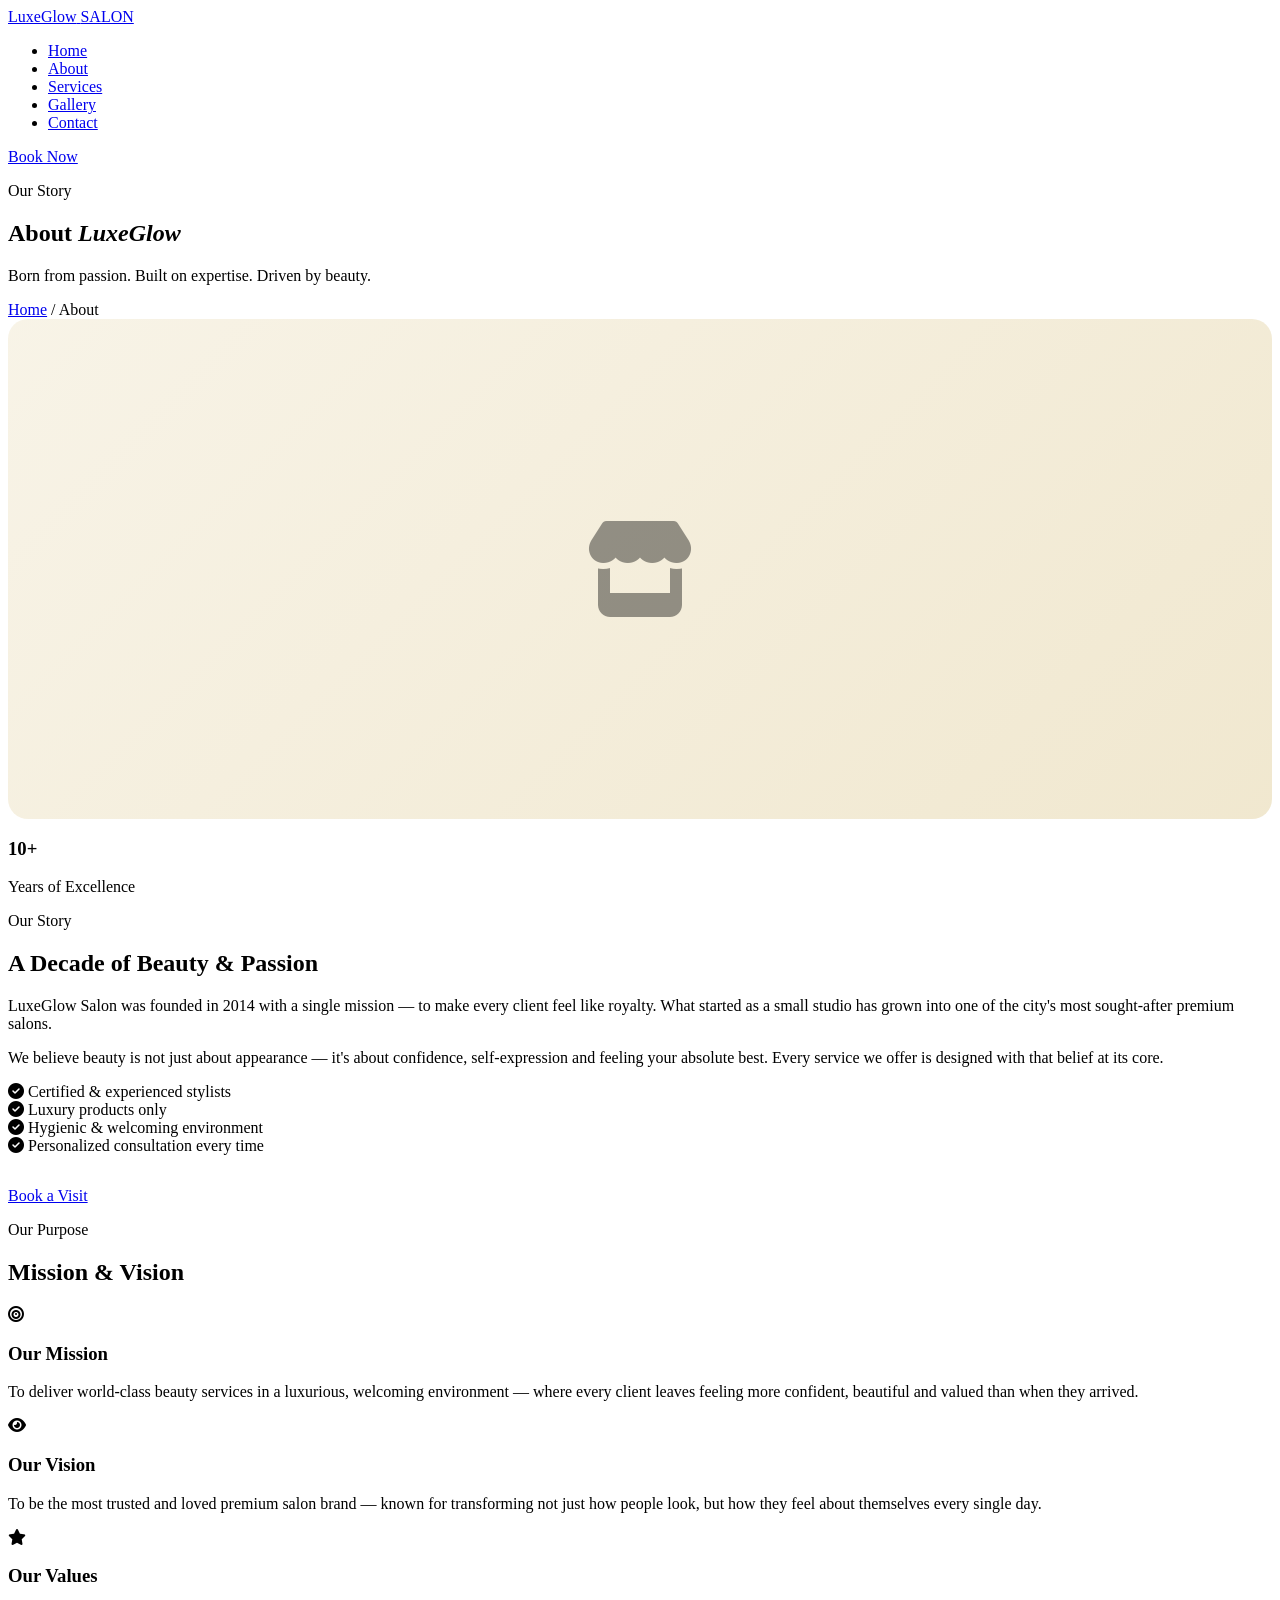
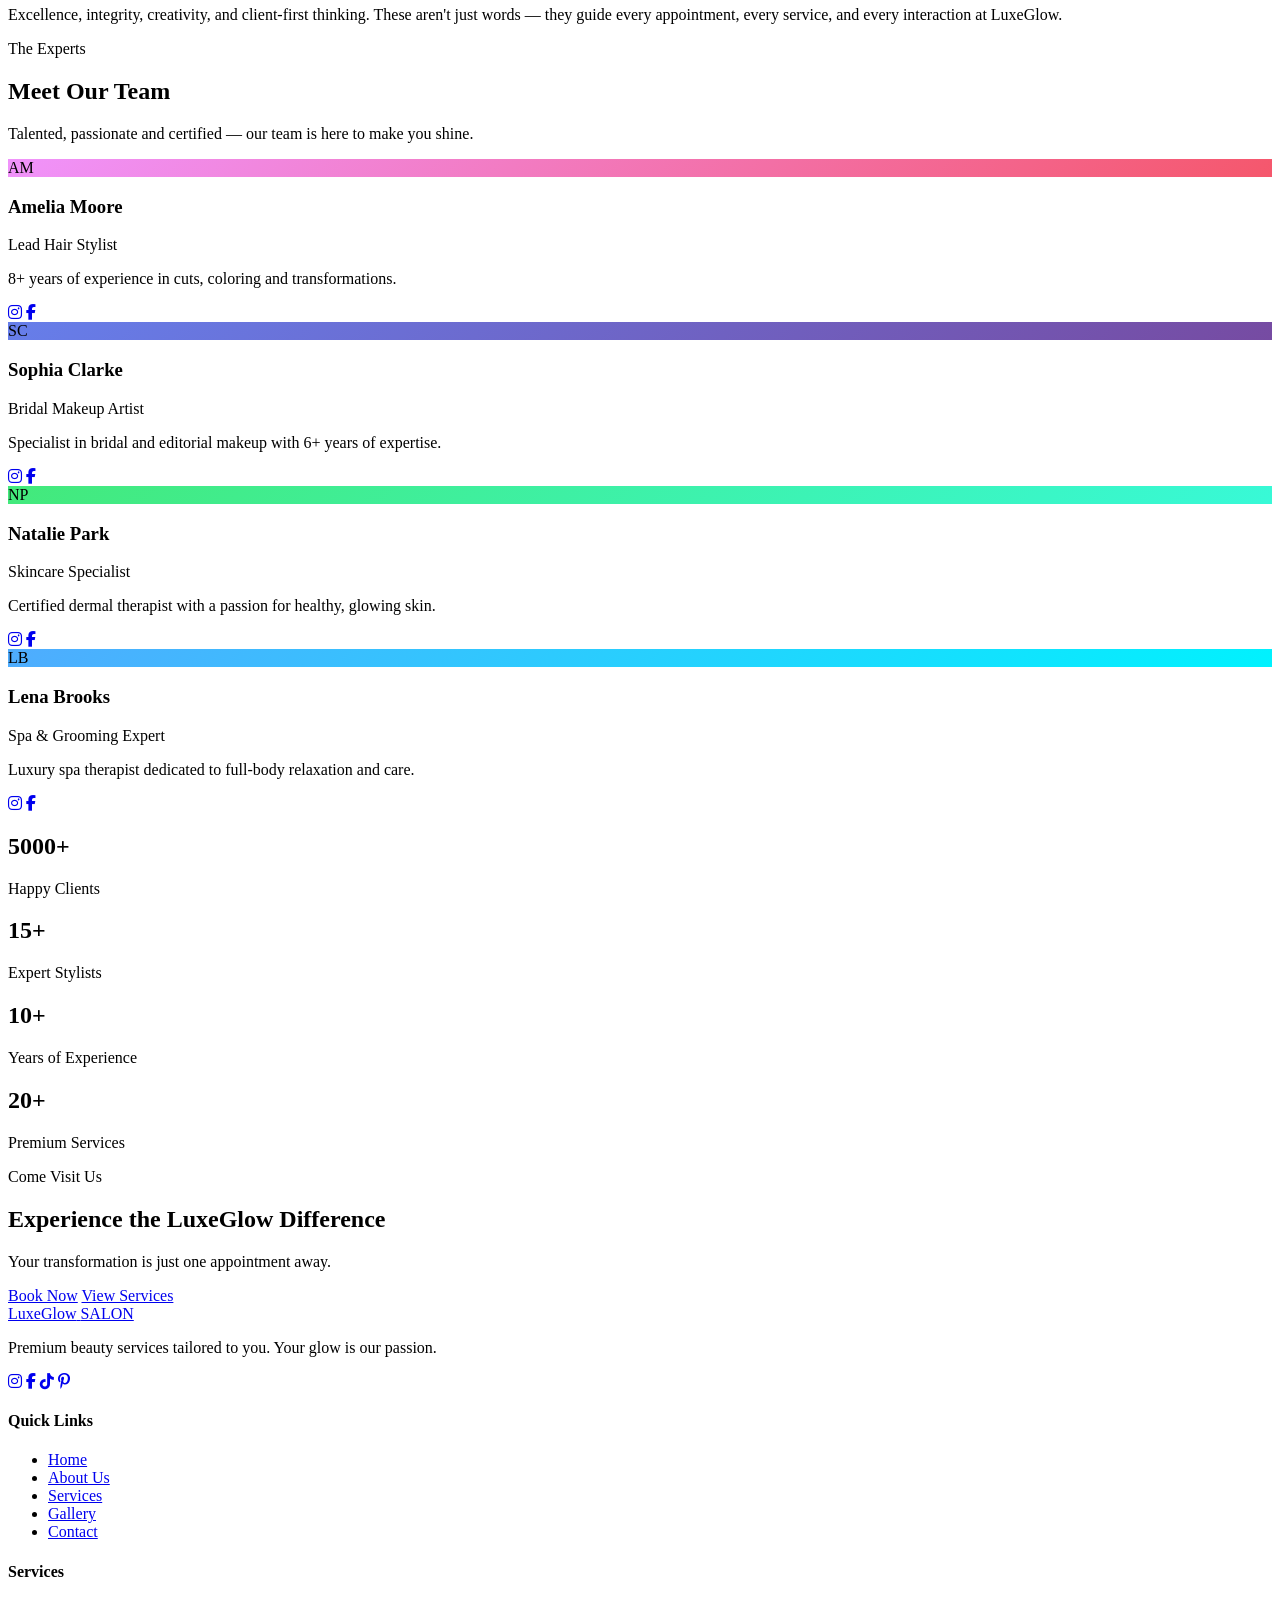
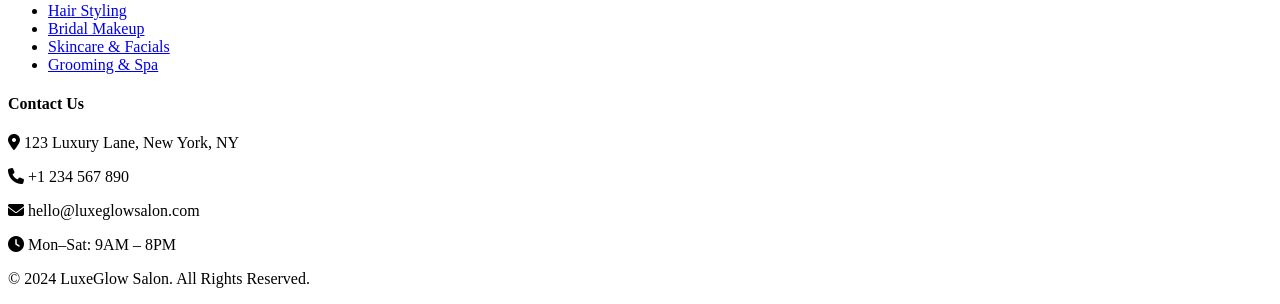
==== about.html @ f03238e2 "Create about.html" ====
<!DOCTYPE html>
<html lang="en">
<head>
    <meta charset="UTF-8">
    <meta name="viewport" content="width=device-width, initial-scale=1.0">
    <title>About Us - LuxeGlow Salon</title>
    <link rel="stylesheet" href="css/style.css">
    <link rel="stylesheet" href="https://cdnjs.cloudflare.com/ajax/libs/font-awesome/6.5.0/css/all.min.css">
    <link href="https://fonts.googleapis.com/css2?family=Playfair+Display:ital,wght@0,400;0,500;0,600;0,700;1,400&family=Poppins:wght@300;400;500;600&display=swap" rel="stylesheet">
</head>
<body>

    <!-- NAVBAR -->
    <nav class="navbar scrolled" id="navbar">
        <div class="nav-container">
            <a href="index.html" class="logo">
                <span class="logo-text dark">LuxeGlow</span>
                <span class="logo-sub">SALON</span>
            </a>
            <ul class="nav-links" id="navLinks">
                <li><a href="index.html">Home</a></li>
                <li><a href="about.html" class="active">About</a></li>
                <li><a href="services.html">Services</a></li>
                <li><a href="gallery.html">Gallery</a></li>
                <li><a href="contact.html">Contact</a></li>
            </ul>
            <a href="contact.html" class="nav-btn">Book Now</a>
            <div class="hamburger" id="hamburger">
                <span class="dark-span"></span>
                <span class="dark-span"></span>
                <span class="dark-span"></span>
            </div>
        </div>
    </nav>

    <!-- PAGE HERO -->
    <section class="page-hero">
        <div class="page-hero-overlay"></div>
        <div class="page-hero-content">
            <p class="section-tag">Our Story</p>
            <h1>About <em>LuxeGlow</em></h1>
            <p>Born from passion. Built on expertise. Driven by beauty.</p>
        </div>
        <div class="breadcrumb">
            <a href="index.html">Home</a>
            <span>/</span>
            <span>About</span>
        </div>
    </section>

    <!-- STORY SECTION -->
    <section class="section">
        <div class="container">
            <div class="two-col">
                <div class="two-col-img">
                    <div class="img-placeholder" style="background: linear-gradient(135deg, #C9A84C22, #C9A84C44); height: 500px; border-radius: 20px; display:flex; align-items:center; justify-content:center;">
                        <i class="fas fa-store" style="font-size: 6rem; color: var(--gold); opacity: 0.4;"></i>
                    </div>
                    <div class="experience-badge">
                        <h3>10+</h3>
                        <p>Years of Excellence</p>
                    </div>
                </div>
                <div class="two-col-text">
                    <p class="section-tag">Our Story</p>
                    <h2 class="section-title">A Decade of Beauty & Passion</h2>
                    <p>LuxeGlow Salon was founded in 2014 with a single mission — to make every client feel like royalty. What started as a small studio has grown into one of the city's most sought-after premium salons.</p>
                    <p style="margin-top: 1rem;">We believe beauty is not just about appearance — it's about confidence, self-expression and feeling your absolute best. Every service we offer is designed with that belief at its core.</p>
                    <div class="about-values">
                        <div class="about-value">
                            <i class="fas fa-check-circle"></i>
                            <span>Certified & experienced stylists</span>
                        </div>
                        <div class="about-value">
                            <i class="fas fa-check-circle"></i>
                            <span>Luxury products only</span>
                        </div>
                        <div class="about-value">
                            <i class="fas fa-check-circle"></i>
                            <span>Hygienic & welcoming environment</span>
                        </div>
                        <div class="about-value">
                            <i class="fas fa-check-circle"></i>
                            <span>Personalized consultation every time</span>
                        </div>
                    </div>
                    <a href="contact.html" class="btn-primary" style="margin-top: 2rem; display: inline-block;">Book a Visit</a>
                </div>
            </div>
        </div>
    </section>

    <!-- MISSION & VISION -->
    <section class="section bg-ivory">
        <div class="container">
            <div class="section-header">
                <p class="section-tag">Our Purpose</p>
                <h2 class="section-title">Mission & Vision</h2>
            </div>
            <div class="mv-grid">
                <div class="mv-card">
                    <div class="mv-icon"><i class="fas fa-bullseye"></i></div>
                    <h3>Our Mission</h3>
                    <p>To deliver world-class beauty services in a luxurious, welcoming environment — where every client leaves feeling more confident, beautiful and valued than when they arrived.</p>
                </div>
                <div class="mv-card">
                    <div class="mv-icon"><i class="fas fa-eye"></i></div>
                    <h3>Our Vision</h3>
                    <p>To be the most trusted and loved premium salon brand — known for transforming not just how people look, but how they feel about themselves every single day.</p>
                </div>
                <div class="mv-card">
                    <div class="mv-icon"><i class="fas fa-star"></i></div>
                    <h3>Our Values</h3>
                    <p>Excellence, integrity, creativity, and client-first thinking. These aren't just words — they guide every appointment, every service, and every interaction at LuxeGlow.</p>
                </div>
            </div>
        </div>
    </section>

    <!-- TEAM SECTION -->
    <section class="section">
        <div class="container">
            <div class="section-header">
                <p class="section-tag">The Experts</p>
                <h2 class="section-title">Meet Our Team</h2>
                <p class="section-desc">Talented, passionate and certified — our team is here to make you shine.</p>
            </div>
            <div class="team-grid">
                <div class="team-card">
                    <div class="team-img" style="background: linear-gradient(135deg, #f093fb, #f5576c);">
                        <span>AM</span>
                    </div>
                    <div class="team-info">
                        <h3>Amelia Moore</h3>
                        <span>Lead Hair Stylist</span>
                        <p>8+ years of experience in cuts, coloring and transformations.</p>
                        <div class="team-social">
                            <a href="#"><i class="fab fa-instagram"></i></a>
                            <a href="#"><i class="fab fa-facebook-f"></i></a>
                        </div>
                    </div>
                </div>
                <div class="team-card">
                    <div class="team-img" style="background: linear-gradient(135deg, #667eea, #764ba2);">
                        <span>SC</span>
                    </div>
                    <div class="team-info">
                        <h3>Sophia Clarke</h3>
                        <span>Bridal Makeup Artist</span>
                        <p>Specialist in bridal and editorial makeup with 6+ years of expertise.</p>
                        <div class="team-social">
                            <a href="#"><i class="fab fa-instagram"></i></a>
                            <a href="#"><i class="fab fa-facebook-f"></i></a>
                        </div>
                    </div>
                </div>
                <div class="team-card">
                    <div class="team-img" style="background: linear-gradient(135deg, #43e97b, #38f9d7);">
                        <span>NP</span>
                    </div>
                    <div class="team-info">
                        <h3>Natalie Park</h3>
                        <span>Skincare Specialist</span>
                        <p>Certified dermal therapist with a passion for healthy, glowing skin.</p>
                        <div class="team-social">
                            <a href="#"><i class="fab fa-instagram"></i></a>
                            <a href="#"><i class="fab fa-facebook-f"></i></a>
                        </div>
                    </div>
                </div>
                <div class="team-card">
                    <div class="team-img" style="background: linear-gradient(135deg, #4facfe, #00f2fe);">
                        <span>LB</span>
                    </div>
                    <div class="team-info">
                        <h3>Lena Brooks</h3>
                        <span>Spa & Grooming Expert</span>
                        <p>Luxury spa therapist dedicated to full-body relaxation and care.</p>
                        <div class="team-social">
                            <a href="#"><i class="fab fa-instagram"></i></a>
                            <a href="#"><i class="fab fa-facebook-f"></i></a>
                        </div>
                    </div>
                </div>
            </div>
        </div>
    </section>

    <!-- STATS -->
    <section class="section bg-dark">
        <div class="container">
            <div class="stats-full-grid">
                <div class="stat-full-item">
                    <h2>5000+</h2>
                    <p>Happy Clients</p>
                </div>
                <div class="stat-full-item">
                    <h2>15+</h2>
                    <p>Expert Stylists</p>
                </div>
                <div class="stat-full-item">
                    <h2>10+</h2>
                    <p>Years of Experience</p>
                </div>
                <div class="stat-full-item">
                    <h2>20+</h2>
                    <p>Premium Services</p>
                </div>
            </div>
        </div>
    </section>

    <!-- CTA -->
    <section class="cta-section">
        <div class="cta-overlay"></div>
        <div class="container">
            <div class="cta-content">
                <p class="section-tag">Come Visit Us</p>
                <h2>Experience the LuxeGlow Difference</h2>
                <p>Your transformation is just one appointment away.</p>
                <div class="cta-btns">
                    <a href="contact.html" class="btn-primary">Book Now</a>
                    <a href="services.html" class="btn-outline-white">View Services</a>
                </div>
            </div>
        </div>
    </section>

    <!-- FOOTER -->
    <footer class="footer">
        <div class="container">
            <div class="footer-grid">
                <div class="footer-brand">
                    <a href="index.html" class="logo">
                        <span class="logo-text">LuxeGlow</span>
                        <span class="logo-sub">SALON</span>
                    </a>
                    <p>Premium beauty services tailored to you. Your glow is our passion.</p>
                    <div class="social-links">
                        <a href="#"><i class="fab fa-instagram"></i></a>
                        <a href="#"><i class="fab fa-facebook-f"></i></a>
                        <a href="#"><i class="fab fa-tiktok"></i></a>
                        <a href="#"><i class="fab fa-pinterest-p"></i></a>
                    </div>
                </div>
                <div class="footer-col">
                    <h4>Quick Links</h4>
                    <ul>
                        <li><a href="index.html">Home</a></li>
                        <li><a href="about.html">About Us</a></li>
                        <li><a href="services.html">Services</a></li>
                        <li><a href="gallery.html">Gallery</a></li>
                        <li><a href="contact.html">Contact</a></li>
                    </ul>
                </div>
                <div class="footer-col">
                    <h4>Services</h4>
                    <ul>
                        <li><a href="services.html">Hair Styling</a></li>
                        <li><a href="services.html">Bridal Makeup</a></li>
                        <li><a href="services.html">Skincare & Facials</a></li>
                        <li><a href="services.html">Grooming & Spa</a></li>
                    </ul>
                </div>
                <div class="footer-col">
                    <h4>Contact Us</h4>
                    <div class="footer-contact">
                        <p><i class="fas fa-map-marker-alt"></i> 123 Luxury Lane, New York, NY</p>
                        <p><i class="fas fa-phone"></i> +1 234 567 890</p>
                        <p><i class="fas fa-envelope"></i> hello@luxeglowsalon.com</p>
                        <p><i class="fas fa-clock"></i> Mon–Sat: 9AM – 8PM</p>
                    </div>
                </div>
            </div>
            <div class="footer-bottom">
                <p>© 2024 LuxeGlow Salon. All Rights Reserved.</p>
            </div>
        </div>
    </footer>

    <script src="js/script.js"></script>
</body>
</html>
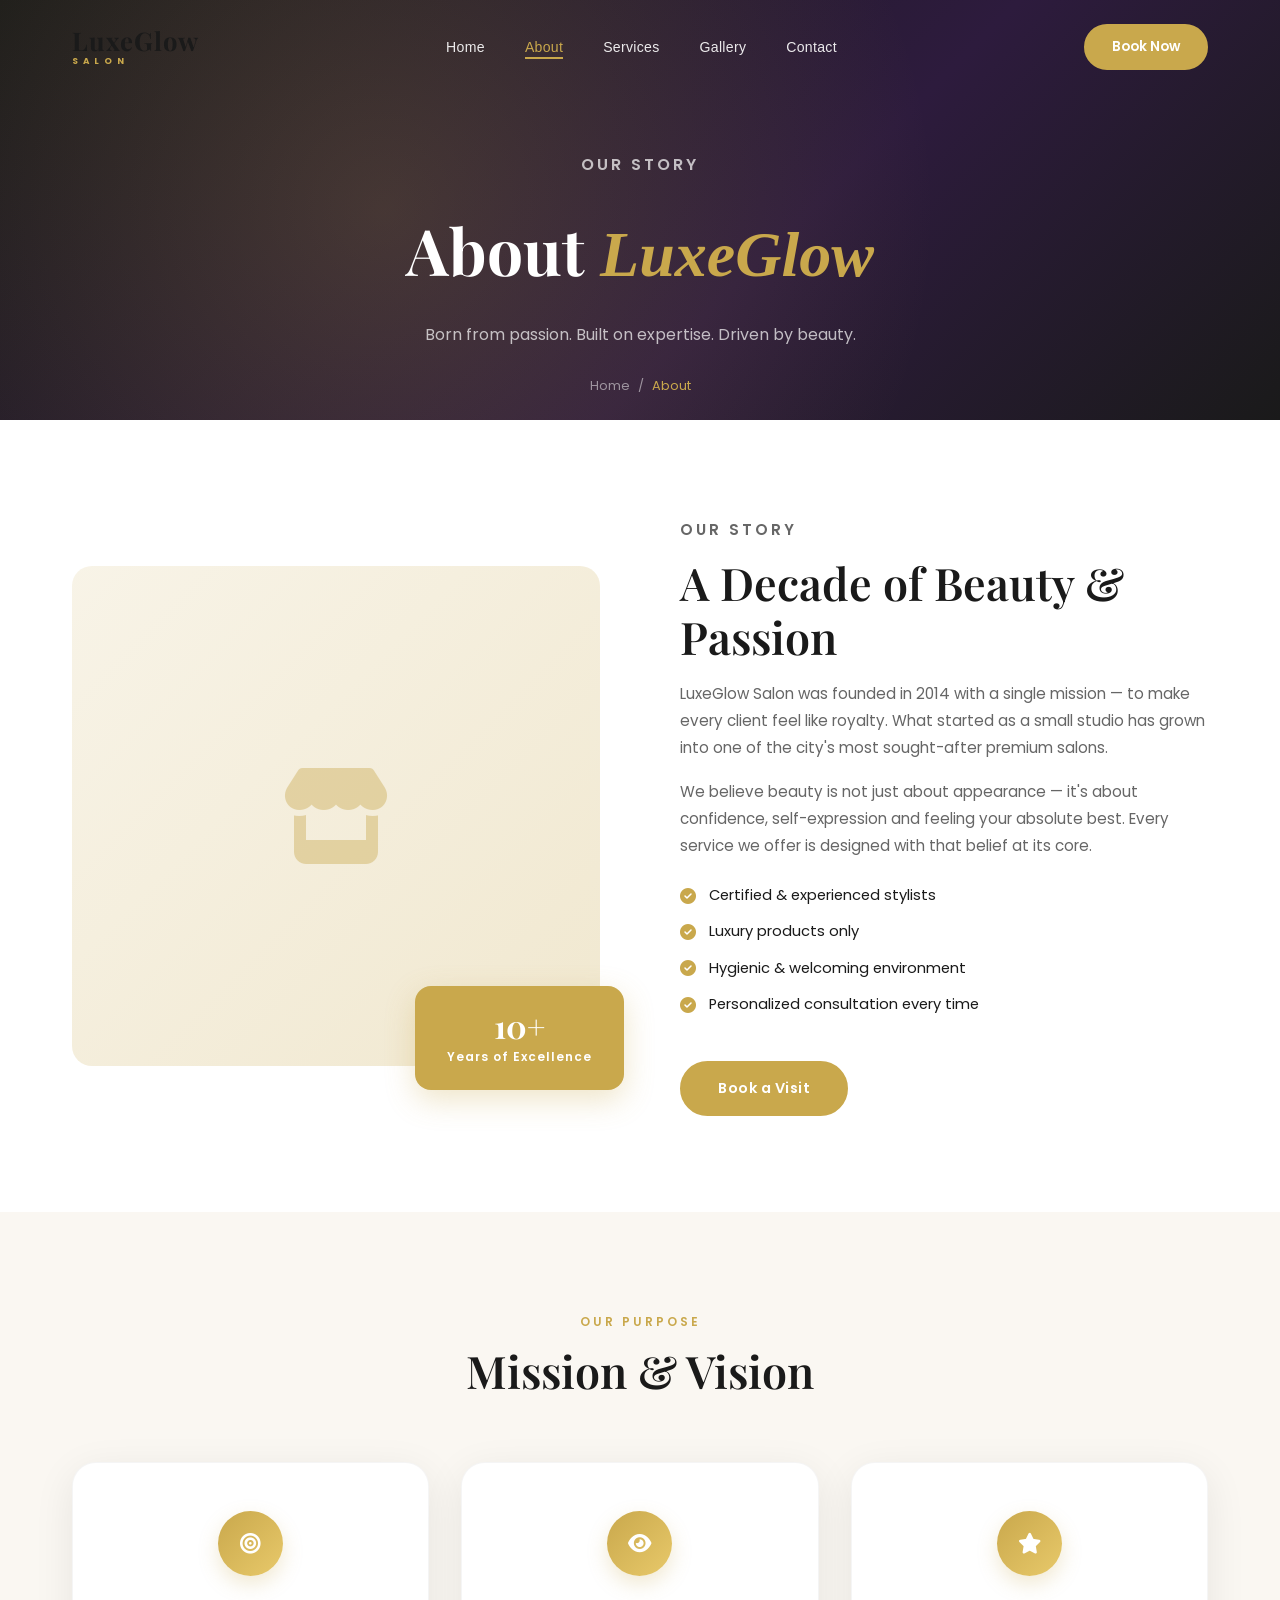
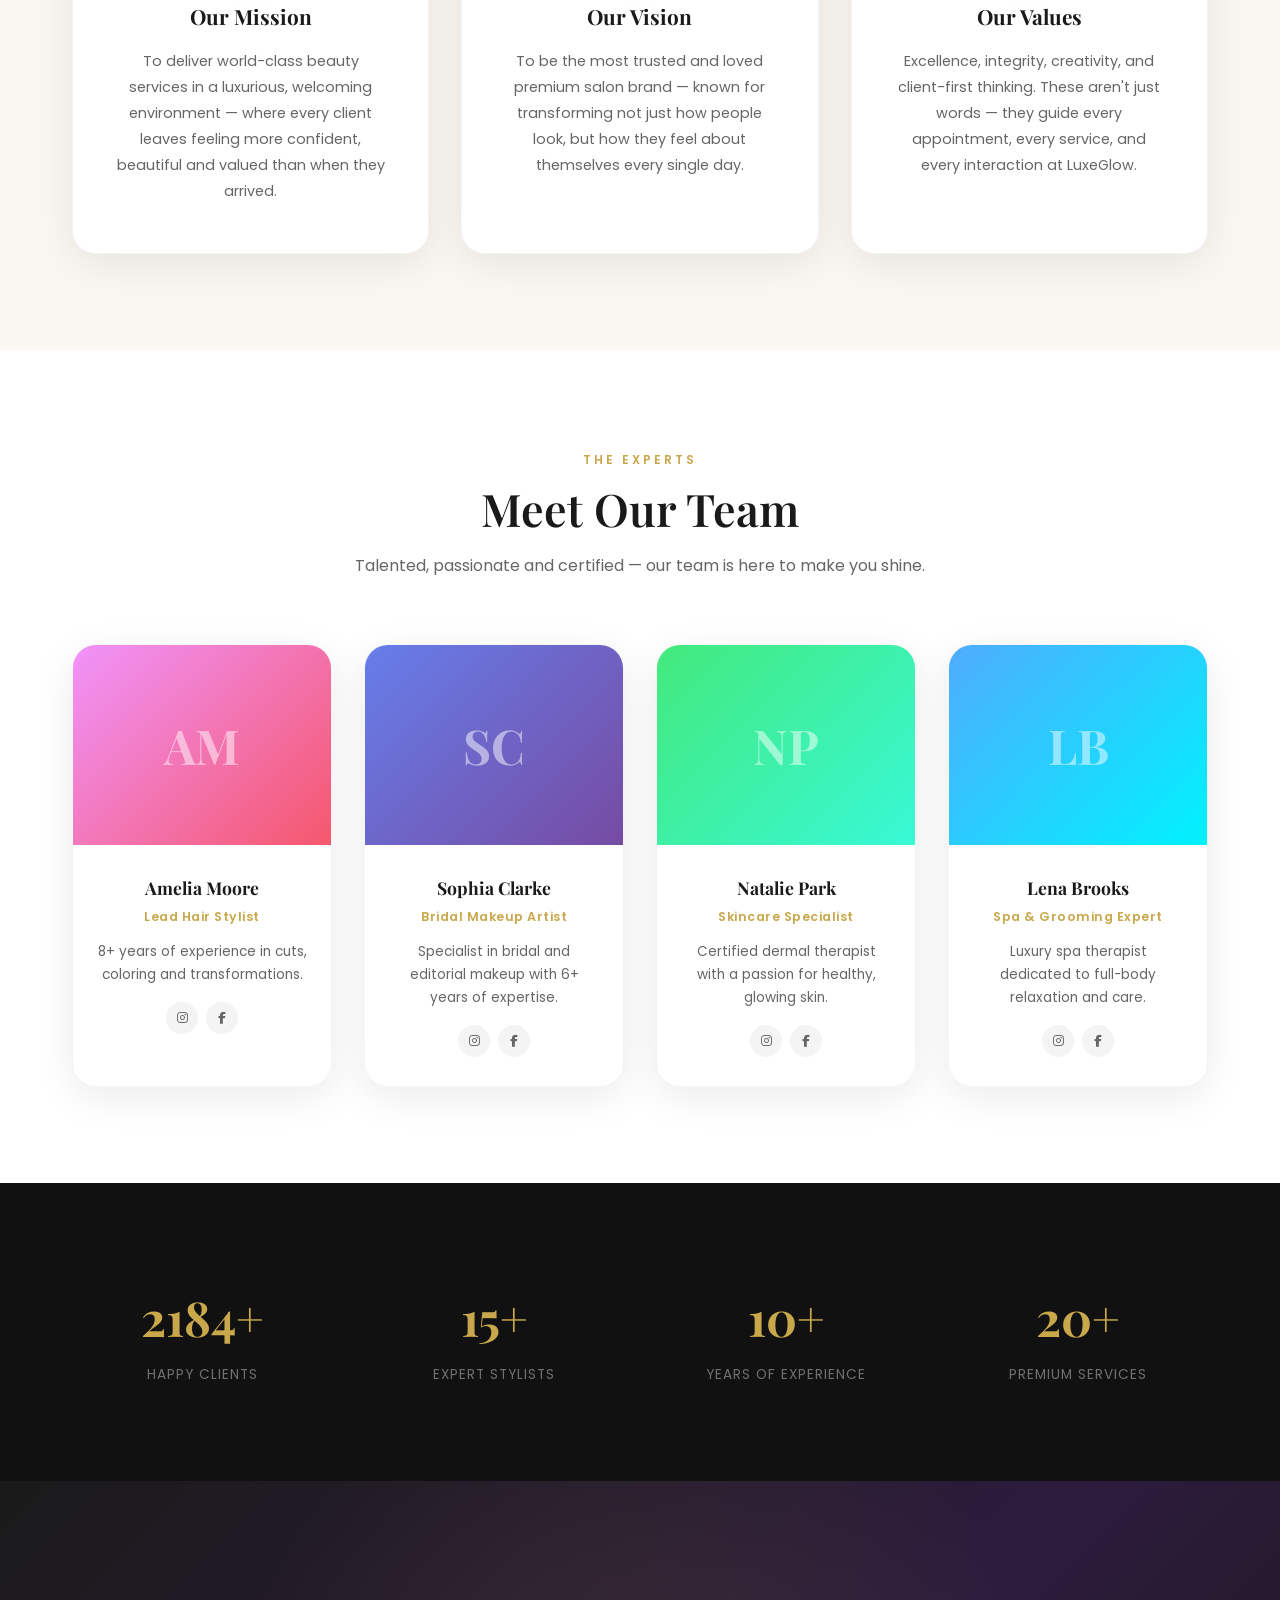
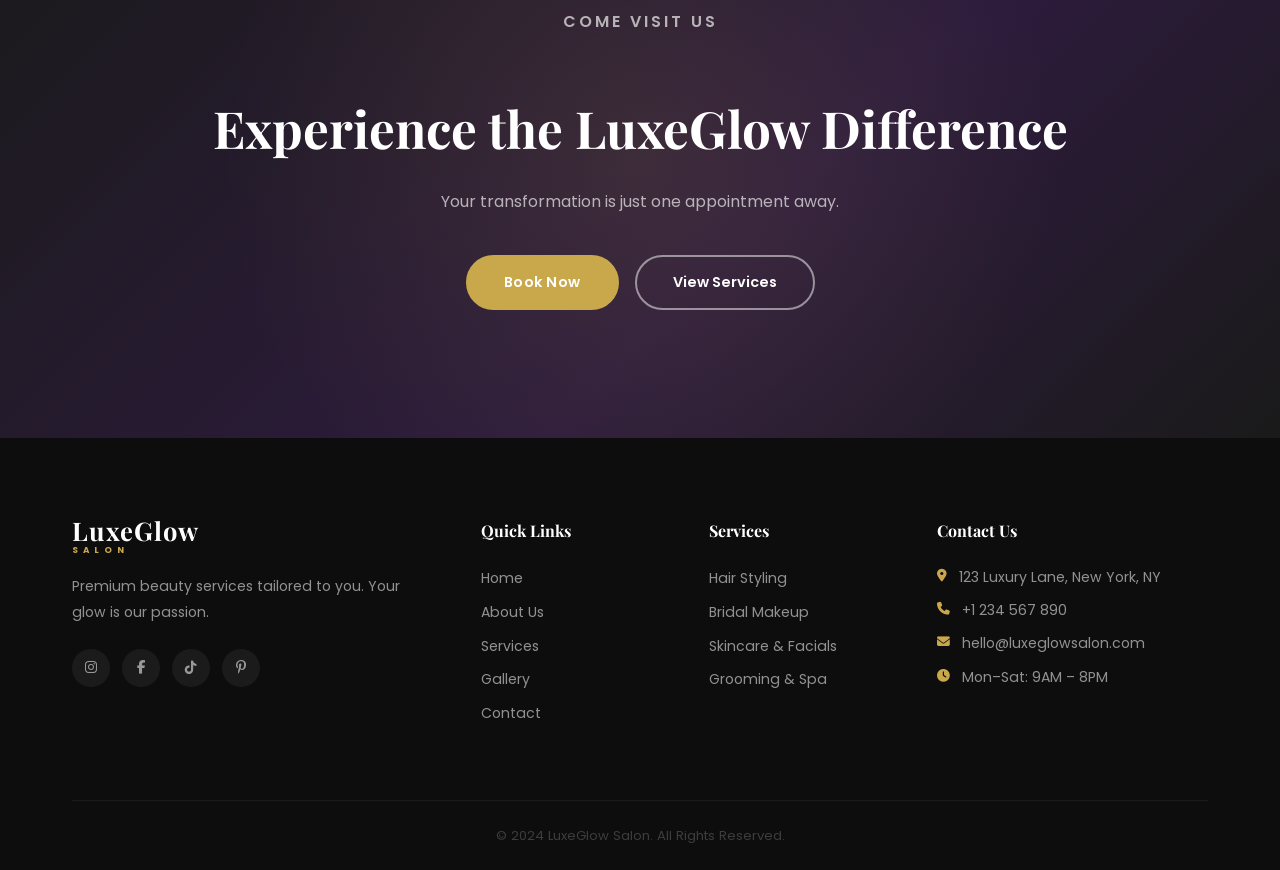
==== commit 139fc234: "Update about.html" ====
--- a/about.html
+++ b/about.html
@@ -4,7 +4,7 @@
     <meta charset="UTF-8">
     <meta name="viewport" content="width=device-width, initial-scale=1.0">
     <title>About Us - LuxeGlow Salon</title>
-    <link rel="stylesheet" href="css/style.css">
+    <link rel="stylesheet" href="style.css">
     <link rel="stylesheet" href="https://cdnjs.cloudflare.com/ajax/libs/font-awesome/6.5.0/css/all.min.css">
     <link href="https://fonts.googleapis.com/css2?family=Playfair+Display:ital,wght@0,400;0,500;0,600;0,700;1,400&family=Poppins:wght@300;400;500;600&display=swap" rel="stylesheet">
 </head>
@@ -278,6 +278,6 @@
         </div>
     </footer>
 
-    <script src="js/script.js"></script>
+    <script src="script.js"></script>
 </body>
 </html>
--- a/style.css
+++ b/style.css
@@ -0,0 +1,1687 @@
+/* ========================================
+   LUXEGLOW SALON - COMPLETE STYLESHEET
+   ======================================== */
+
+/* RESET & BASE */
+*, *::before, *::after {
+    margin: 0;
+    padding: 0;
+    box-sizing: border-box;
+}
+
+:root {
+    --gold: #C9A84C;
+    --gold-light: #e8c96a;
+    --gold-dark: #a8882e;
+    --black: #1a1a1a;
+    --dark: #111111;
+    --white: #ffffff;
+    --beige: #F5F0E8;
+    --ivory: #FAF7F2;
+    --gray: #666666;
+    --light-gray: #f4f4f4;
+    --font-heading: 'Playfair Display', serif;
+    --font-body: 'Poppins', sans-serif;
+    --transition: all 0.3s ease;
+    --transition-slow: all 0.6s ease;
+    --shadow-sm: 0 4px 15px rgba(0,0,0,0.06);
+    --shadow: 0 10px 40px rgba(0,0,0,0.08);
+    --shadow-hover: 0 20px 60px rgba(0,0,0,0.15);
+    --radius: 16px;
+    --radius-lg: 24px;
+}
+
+html { scroll-behavior: smooth; }
+
+body {
+    font-family: var(--font-body);
+    color: var(--black);
+    background: var(--white);
+    overflow-x: hidden;
+    line-height: 1.6;
+}
+
+a { text-decoration: none; color: inherit; transition: var(--transition); }
+ul { list-style: none; }
+img { width: 100%; height: 100%; object-fit: cover; display: block; }
+
+.container {
+    max-width: 1200px;
+    margin: 0 auto;
+    padding: 0 2rem;
+}
+
+.section { padding: 6rem 0; }
+.bg-ivory { background: var(--ivory); }
+.bg-beige { background: var(--beige); }
+.bg-dark { background: var(--dark); }
+
+/* ========== TYPOGRAPHY ========== */
+.section-tag {
+    display: inline-block;
+    font-size: 0.75rem;
+    font-weight: 600;
+    letter-spacing: 3px;
+    text-transform: uppercase;
+    color: var(--gold);
+    margin-bottom: 0.8rem;
+}
+
+.section-title {
+    font-family: var(--font-heading);
+    font-size: clamp(1.8rem, 4vw, 2.8rem);
+    font-weight: 600;
+    color: var(--black);
+    line-height: 1.2;
+    margin-bottom: 1rem;
+}
+
+.section-title.white { color: var(--white); }
+
+.section-desc {
+    font-size: 1rem;
+    color: var(--gray);
+    max-width: 580px;
+    margin: 0 auto;
+    line-height: 1.8;
+}
+
+.section-desc.light { color: rgba(255,255,255,0.6); }
+
+.section-header {
+    text-align: center;
+    margin-bottom: 4rem;
+}
+
+.section-cta {
+    text-align: center;
+    margin-top: 3rem;
+}
+
+/* ========== BUTTONS ========== */
+.btn-primary {
+    display: inline-flex;
+    align-items: center;
+    gap: 8px;
+    padding: 14px 36px;
+    background: var(--gold);
+    color: var(--white);
+    border-radius: 50px;
+    font-family: var(--font-body);
+    font-weight: 600;
+    font-size: 0.9rem;
+    letter-spacing: 0.5px;
+    transition: var(--transition);
+    border: 2px solid var(--gold);
+    cursor: pointer;
+}
+
+.btn-primary:hover {
+    background: var(--gold-dark);
+    border-color: var(--gold-dark);
+    transform: translateY(-2px);
+    box-shadow: 0 10px 30px rgba(201,168,76,0.3);
+}
+
+.btn-outline-white {
+    display: inline-flex;
+    align-items: center;
+    gap: 8px;
+    padding: 14px 36px;
+    background: transparent;
+    color: var(--white);
+    border-radius: 50px;
+    font-weight: 600;
+    font-size: 0.9rem;
+    border: 2px solid rgba(255,255,255,0.5);
+    transition: var(--transition);
+    cursor: pointer;
+}
+
+.btn-outline-white:hover {
+    background: var(--white);
+    color: var(--black);
+    border-color: var(--white);
+}
+
+.btn-outline-gold {
+    display: inline-flex;
+    align-items: center;
+    gap: 8px;
+    padding: 14px 36px;
+    background: transparent;
+    color: var(--gold);
+    border-radius: 50px;
+    font-weight: 600;
+    font-size: 0.9rem;
+    border: 2px solid var(--gold);
+    transition: var(--transition);
+    cursor: pointer;
+}
+
+.btn-outline-gold:hover {
+    background: var(--gold);
+    color: var(--white);
+    transform: translateY(-2px);
+}
+
+.btn-full { width: 100%; justify-content: center; border-radius: var(--radius); }
+
+/* ========== NAVBAR ========== */
+.navbar {
+    position: fixed;
+    top: 0;
+    left: 0;
+    width: 100%;
+    z-index: 1000;
+    padding: 1.5rem 0;
+    transition: var(--transition);
+}
+
+.navbar.scrolled {
+    background: rgba(255,255,255,0.97);
+    backdrop-filter: blur(20px);
+    padding: 1rem 0;
+    box-shadow: 0 2px 30px rgba(0,0,0,0.08);
+}
+
+.nav-container {
+    max-width: 1200px;
+    margin: 0 auto;
+    padding: 0 2rem;
+    display: flex;
+    align-items: center;
+    justify-content: space-between;
+    gap: 2rem;
+}
+
+.logo {
+    display: flex;
+    flex-direction: column;
+    line-height: 1;
+    flex-shrink: 0;
+}
+
+.logo-text {
+    font-family: var(--font-heading);
+    font-size: 1.6rem;
+    font-weight: 700;
+    color: var(--white);
+    letter-spacing: 1px;
+    transition: var(--transition);
+}
+
+.logo-text.dark { color: var(--black); }
+.logo-sub {
+    font-size: 0.55rem;
+    font-weight: 700;
+    letter-spacing: 5px;
+    color: var(--gold);
+    margin-top: 3px;
+}
+
+.nav-links {
+    display: flex;
+    align-items: center;
+    gap: 2.5rem;
+}
+
+.nav-links a {
+    font-size: 0.88rem;
+    font-weight: 500;
+    color: rgba(255,255,255,0.9);
+    letter-spacing: 0.3px;
+    position: relative;
+}
+
+.navbar.scrolled .nav-links a { color: var(--black); }
+
+.nav-links a::after {
+    content: '';
+    position: absolute;
+    bottom: -4px;
+    left: 0;
+    width: 0;
+    height: 2px;
+    background: var(--gold);
+    transition: var(--transition);
+}
+
+.nav-links a:hover::after,
+.nav-links a.active::after { width: 100%; }
+.nav-links a:hover,
+.nav-links a.active { color: var(--gold); }
+
+.nav-btn {
+    padding: 10px 26px;
+    background: var(--gold);
+    color: var(--white) !important;
+    border-radius: 50px;
+    font-size: 0.85rem;
+    font-weight: 600;
+    border: 2px solid var(--gold);
+    flex-shrink: 0;
+}
+
+.nav-btn:hover {
+    background: transparent;
+    color: var(--gold) !important;
+}
+
+.hamburger {
+    display: none;
+    flex-direction: column;
+    gap: 5px;
+    cursor: pointer;
+    z-index: 1001;
+    padding: 5px;
+}
+
+.hamburger span {
+    width: 24px;
+    height: 2px;
+    background: var(--white);
+    transition: var(--transition);
+    display: block;
+}
+
+.hamburger span.dark-span { background: var(--black); }
+.navbar.scrolled .hamburger span { background: var(--black); }
+
+.hamburger.active span:nth-child(1) { transform: rotate(45deg) translate(5px, 5px); }
+.hamburger.active span:nth-child(2) { opacity: 0; }
+.hamburger.active span:nth-child(3) { transform: rotate(-45deg) translate(5px, -5px); }
+
+/* ========== HERO ========== */
+.hero {
+    position: relative;
+    height: 100vh;
+    min-height: 700px;
+    display: flex;
+    align-items: center;
+    justify-content: center;
+    overflow: hidden;
+}
+
+.hero-bg {
+    position: absolute;
+    inset: 0;
+    background: linear-gradient(135deg, #1a1a1a 0%, #2d1b3d 50%, #1a1a1a 100%);
+    z-index: 0;
+}
+
+.hero-bg::after {
+    content: '';
+    position: absolute;
+    inset: 0;
+    background: 
+        radial-gradient(circle at 20% 50%, rgba(201,168,76,0.15) 0%, transparent 50%),
+        radial-gradient(circle at 80% 20%, rgba(201,168,76,0.1) 0%, transparent 40%);
+}
+
+.hero-overlay {
+    position: absolute;
+    inset: 0;
+    background: linear-gradient(
+        to bottom,
+        rgba(0,0,0,0.3) 0%,
+        rgba(0,0,0,0.2) 50%,
+        rgba(0,0,0,0.5) 100%
+    );
+    z-index: 1;
+}
+
+.hero-content {
+    position: relative;
+    z-index: 2;
+    text-align: center;
+    color: var(--white);
+    max-width: 850px;
+    padding: 0 2rem;
+    animation: fadeInUp 1s ease;
+}
+
+.hero-tagline {
+    font-size: 0.75rem;
+    font-weight: 600;
+    letter-spacing: 4px;
+    text-transform: uppercase;
+    color: var(--gold);
+    margin-bottom: 1.5rem;
+    display: block;
+}
+
+.hero-title {
+    font-family: var(--font-heading);
+    font-size: clamp(3rem, 7vw, 5.5rem);
+    font-weight: 700;
+    line-height: 1.1;
+    margin-bottom: 1.5rem;
+}
+
+.hero-title em {
+    color: var(--gold);
+    font-style: italic;
+}
+
+.hero-desc {
+    font-size: 1.1rem;
+    font-weight: 300;
+    color: rgba(255,255,255,0.8);
+    margin-bottom: 3rem;
+    line-height: 1.8;
+}
+
+.hero-btns {
+    display: flex;
+    gap: 1rem;
+    justify-content: center;
+    flex-wrap: wrap;
+}
+
+.hero-scroll {
+    position: absolute;
+    bottom: 2.5rem;
+    left: 50%;
+    transform: translateX(-50%);
+    z-index: 2;
+    text-align: center;
+    color: rgba(255,255,255,0.6);
+    font-size: 0.7rem;
+    letter-spacing: 2px;
+    text-transform: uppercase;
+    animation: bounceDown 2s infinite;
+    display: flex;
+    flex-direction: column;
+    align-items: center;
+    gap: 0.5rem;
+}
+
+/* ========== PAGE HERO ========== */
+.page-hero {
+    position: relative;
+    height: 420px;
+    display: flex;
+    align-items: center;
+    justify-content: center;
+    overflow: hidden;
+    margin-top: 0;
+}
+
+.page-hero-overlay {
+    position: absolute;
+    inset: 0;
+    background: linear-gradient(135deg, #1a1a1a 0%, #2d1b3d 60%, #1a1a1a 100%);
+    z-index: 0;
+}
+
+.page-hero-overlay::after {
+    content: '';
+    position: absolute;
+    inset: 0;
+    background: radial-gradient(circle at 30% 50%, rgba(201,168,76,0.2) 0%, transparent 60%);
+}
+
+.page-hero-content {
+    position: relative;
+    z-index: 2;
+    text-align: center;
+    color: var(--white);
+    padding-top: 80px;
+}
+
+.page-hero-content h1 {
+    font-family: var(--font-heading);
+    font-size: clamp(2.5rem, 5vw, 4rem);
+    font-weight: 700;
+    margin: 0.5rem 0 1rem;
+}
+
+.page-hero-content h1 em {
+    color: var(--gold);
+    font-style: italic;
+}
+
+.page-hero-content p {
+    color: rgba(255,255,255,0.7);
+    font-size: 1rem;
+}
+
+.breadcrumb {
+    position: absolute;
+    bottom: 1.5rem;
+    left: 50%;
+    transform: translateX(-50%);
+    z-index: 2;
+    display: flex;
+    align-items: center;
+    gap: 0.5rem;
+    font-size: 0.8rem;
+    color: rgba(255,255,255,0.5);
+}
+
+.breadcrumb a {
+    color: rgba(255,255,255,0.5);
+}
+
+.breadcrumb a:hover { color: var(--gold); }
+.breadcrumb span:last-child { color: var(--gold); }
+
+/* ========== STATS BAR ========== */
+.stats-bar {
+    background: var(--dark);
+    padding: 3rem 0;
+}
+
+.stats-grid {
+    display: flex;
+    align-items: center;
+    justify-content: center;
+    gap: 0;
+}
+
+.stat-item {
+    text-align: center;
+    padding: 0 4rem;
+    flex: 1;
+}
+
+.stat-item h3 {
+    font-family: var(--font-heading);
+    font-size: 2.5rem;
+    font-weight: 700;
+    color: var(--gold);
+    line-height: 1;
+    margin-bottom: 0.5rem;
+}
+
+.stat-item p {
+    font-size: 0.85rem;
+    color: rgba(255,255,255,0.5);
+    letter-spacing: 1px;
+    text-transform: uppercase;
+}
+
+.stat-divider {
+    width: 1px;
+    height: 60px;
+    background: rgba(255,255,255,0.1);
+}
+
+/* ========== VALUE SECTION ========== */
+.value-grid {
+    display: grid;
+    grid-template-columns: repeat(3, 1fr);
+    gap: 2rem;
+}
+
+.value-card {
+    background: var(--white);
+    border-radius: var(--radius-lg);
+    padding: 3rem 2.5rem;
+    text-align: center;
+    box-shadow: var(--shadow);
+    border: 1px solid rgba(0,0,0,0.04);
+    transition: var(--transition);
+}
+
+.value-card:hover {
+    transform: translateY(-8px);
+    box-shadow: var(--shadow-hover);
+    border-color: rgba(201,168,76,0.2);
+}
+
+.value-icon {
+    width: 72px;
+    height: 72px;
+    background: linear-gradient(135deg, var(--gold), var(--gold-light));
+    border-radius: 50%;
+    display: flex;
+    align-items: center;
+    justify-content: center;
+    margin: 0 auto 1.5rem;
+    box-shadow: 0 8px 25px rgba(201,168,76,0.25);
+}
+
+.value-icon i { font-size: 1.4rem; color: var(--white); }
+
+.value-card h3 {
+    font-family: var(--font-heading);
+    font-size: 1.3rem;
+    margin-bottom: 1rem;
+    color: var(--black);
+}
+
+.value-card p { font-size: 0.92rem; color: var(--gray); line-height: 1.8; }
+
+/* ========== SERVICES GRID ========== */
+.services-grid {
+    display: grid;
+    grid-template-columns: repeat(2, 1fr);
+    gap: 2rem;
+}
+
+.service-card {
+    background: var(--white);
+    border-radius: var(--radius-lg);
+    overflow: hidden;
+    box-shadow: var(--shadow);
+    transition: var(--transition);
+    border: 1px solid rgba(0,0,0,0.04);
+}
+
+.service-card:hover {
+    transform: translateY(-6px);
+    box-shadow: var(--shadow-hover);
+}
+
+.service-img {
+    position: relative;
+    height: 240px;
+    display: flex;
+    align-items: center;
+    justify-content: center;
+}
+
+.service-icon {
+    font-size: 3.5rem;
+    color: rgba(255,255,255,0.3);
+    z-index: 1;
+}
+
+.service-overlay {
+    position: absolute;
+    inset: 0;
+    background: rgba(0,0,0,0.35);
+    display: flex;
+    align-items: center;
+    justify-content: center;
+    opacity: 0;
+    transition: var(--transition);
+}
+
+.service-card:hover .service-overlay { opacity: 1; }
+
+.service-link {
+    padding: 10px 28px;
+    background: var(--gold);
+    color: var(--white);
+    border-radius: 50px;
+    font-size: 0.85rem;
+    font-weight: 600;
+    transform: translateY(10px);
+    transition: var(--transition);
+}
+
+.service-card:hover .service-link { transform: translateY(0); }
+
+.service-info { padding: 2rem; }
+.service-info h3 {
+    font-family: var(--font-heading);
+    font-size: 1.25rem;
+    margin-bottom: 0.6rem;
+}
+.service-info p { font-size: 0.9rem; color: var(--gray); line-height: 1.7; margin-bottom: 1rem; }
+.service-price { font-size: 0.85rem; font-weight: 700; color: var(--gold); }
+
+/* ========== HOW IT WORKS ========== */
+.steps-grid {
+    display: flex;
+    align-items: center;
+    gap: 1.5rem;
+}
+
+.step-card {
+    flex: 1;
+    text-align: center;
+    padding: 3rem 2rem;
+    background: rgba(255,255,255,0.04);
+    border: 1px solid rgba(255,255,255,0.08);
+    border-radius: var(--radius-lg);
+    transition: var(--transition);
+}
+
+.step-card:hover {
+    background: rgba(201,168,76,0.08);
+    border-color: rgba(201,168,76,0.3);
+    transform: translateY(-5px);
+}
+
+.step-number {
+    font-family: var(--font-heading);
+    font-size: 4rem;
+    font-weight: 700;
+    color: var(--gold);
+    opacity: 0.25;
+    line-height: 1;
+    margin-bottom: 0.5rem;
+}
+
+.step-icon {
+    font-size: 2rem;
+    color: var(--gold);
+    margin-bottom: 1.2rem;
+}
+
+.step-card h3 {
+    font-family: var(--font-heading);
+    font-size: 1.25rem;
+    color: var(--white);
+    margin-bottom: 1rem;
+}
+
+.step-card p { font-size: 0.88rem; color: rgba(255,255,255,0.55); line-height: 1.8; }
+
+.step-arrow {
+    font-size: 1.8rem;
+    color: var(--gold);
+    opacity: 0.4;
+    flex-shrink: 0;
+}
+
+/* ========== TESTIMONIALS ========== */
+.testimonials-grid {
+    display: grid;
+    grid-template-columns: repeat(3, 1fr);
+    gap: 2rem;
+    align-items: start;
+}
+
+.testimonial-card {
+    background: var(--white);
+    padding: 2.5rem;
+    border-radius: var(--radius-lg);
+    box-shadow: var(--shadow);
+    border: 1px solid rgba(0,0,0,0.04);
+    transition: var(--transition);
+}
+
+.testimonial-card:hover {
+    transform: translateY(-5px);
+    box-shadow: var(--shadow-hover);
+}
+
+.testimonial-card.featured {
+    background: var(--black);
+    border-color: var(--gold);
+    transform: scale(1.03);
+}
+
+.testimonial-card.featured p { color: rgba(255,255,255,0.75); }
+.testimonial-card.featured h4 { color: var(--white); }
+.testimonial-card.featured .quote-icon { color: var(--gold); opacity: 0.3; }
+
+.quote-icon {
+    font-size: 2rem;
+    color: var(--gold);
+    opacity: 0.2;
+    margin-bottom: 1rem;
+}
+
+.stars {
+    display: flex;
+    gap: 3px;
+    color: var(--gold);
+    font-size: 0.9rem;
+    margin-bottom: 1.2rem;
+}
+
+.testimonial-card p {
+    font-size: 0.92rem;
+    color: var(--gray);
+    line-height: 1.8;
+    font-style: italic;
+    margin-bottom: 1.5rem;
+}
+
+.client-info {
+    display: flex;
+    align-items: center;
+    gap: 1rem;
+}
+
+.client-avatar {
+    width: 50px;
+    height: 50px;
+    border-radius: 50%;
+    background: linear-gradient(135deg, var(--gold), var(--gold-light));
+    display: flex;
+    align-items: center;
+    justify-content: center;
+    font-weight: 700;
+    font-size: 0.85rem;
+    color: var(--white);
+    flex-shrink: 0;
+}
+
+.client-info h4 {
+    font-family: var(--font-heading);
+    font-size: 0.95rem;
+    color: var(--black);
+    margin-bottom: 0.2rem;
+}
+
+.client-info span { font-size: 0.78rem; color: var(--gold); font-weight: 500; }
+
+/* ========== BRANDS ========== */
+.brands-section {
+    padding: 4rem 0;
+    background: var(--white);
+    border-top: 1px solid rgba(0,0,0,0.05);
+    border-bottom: 1px solid rgba(0,0,0,0.05);
+}
+
+.brands-title {
+    text-align: center;
+    font-size: 0.72rem;
+    font-weight: 700;
+    letter-spacing: 3px;
+    text-transform: uppercase;
+    color: #aaa;
+    margin-bottom: 2rem;
+}
+
+.brands-grid {
+    display: flex;
+    align-items: center;
+    justify-content: center;
+    gap: 4rem;
+    flex-wrap: wrap;
+}
+
+.brand-item {
+    font-family: var(--font-heading);
+    font-size: 1.3rem;
+    font-weight: 700;
+    color: rgba(0,0,0,0.18);
+    transition: var(--transition);
+    cursor: default;
+}
+
+.brand-item:hover { color: var(--gold); }
+
+/* ========== CTA SECTION ========== */
+.cta-section {
+    position: relative;
+    padding: 8rem 0;
+    overflow: hidden;
+}
+
+.cta-overlay {
+    position: absolute;
+    inset: 0;
+    background: linear-gradient(135deg, #1a1a1a 0%, #2d1b3d 60%, #1a1a1a 100%);
+}
+
+.cta-overlay::after {
+    content: '';
+    position: absolute;
+    inset: 0;
+    background: radial-gradient(circle at center, rgba(201,168,76,0.12) 0%, transparent 60%);
+}
+
+.cta-content {
+    position: relative;
+    z-index: 1;
+    text-align: center;
+    color: var(--white);
+}
+
+.cta-content h2 {
+    font-family: var(--font-heading);
+    font-size: clamp(2rem, 4vw, 3.2rem);
+    font-weight: 700;
+    margin: 0.8rem 0 1.2rem;
+}
+
+.cta-content > p {
+    color: rgba(255,255,255,0.65);
+    font-size: 1rem;
+    margin-bottom: 2.5rem;
+}
+
+.cta-btns {
+    display: flex;
+    gap: 1rem;
+    justify-content: center;
+    flex-wrap: wrap;
+}
+
+/* ========== FOOTER ========== */
+.footer {
+    background: #0d0d0d;
+    padding: 5rem 0 0;
+    color: rgba(255,255,255,0.55);
+}
+
+.footer-grid {
+    display: grid;
+    grid-template-columns: 2fr 1fr 1fr 1.5fr;
+    gap: 3rem;
+    padding-bottom: 4rem;
+    border-bottom: 1px solid rgba(255,255,255,0.06);
+}
+
+.footer-brand .logo { margin-bottom: 1.2rem; }
+.footer-brand p { font-size: 0.88rem; line-height: 1.8; margin-bottom: 1.5rem; }
+
+.social-links {
+    display: flex;
+    gap: 0.75rem;
+}
+
+.social-links a {
+    width: 38px;
+    height: 38px;
+    border-radius: 50%;
+    background: rgba(255,255,255,0.06);
+    display: flex;
+    align-items: center;
+    justify-content: center;
+    color: rgba(255,255,255,0.55);
+    font-size: 0.85rem;
+    transition: var(--transition);
+}
+
+.social-links a:hover {
+    background: var(--gold);
+    color: var(--white);
+    transform: translateY(-2px);
+}
+
+.social-links.large a {
+    width: 48px;
+    height: 48px;
+    font-size: 1rem;
+}
+
+.footer-col h4 {
+    font-family: var(--font-heading);
+    font-size: 1rem;
+    color: var(--white);
+    margin-bottom: 1.5rem;
+}
+
+.footer-col ul li {
+    margin-bottom: 0.7rem;
+    font-size: 0.88rem;
+}
+
+.footer-col ul li a:hover { color: var(--gold); }
+
+.footer-contact p {
+    display: flex;
+    align-items: flex-start;
+    gap: 0.75rem;
+    font-size: 0.88rem;
+    margin-bottom: 0.75rem;
+    line-height: 1.5;
+}
+
+.footer-contact i { color: var(--gold); margin-top: 3px; font-size: 0.8rem; }
+
+.footer-bottom {
+    text-align: center;
+    padding: 1.5rem 0;
+    font-size: 0.82rem;
+    color: rgba(255,255,255,0.2);
+}
+
+.footer-bottom i { color: var(--gold); }
+
+/* ========== ABOUT PAGE ========== */
+.two-col {
+    display: grid;
+    grid-template-columns: 1fr 1fr;
+    gap: 5rem;
+    align-items: center;
+}
+
+.two-col-img { position: relative; }
+
+.experience-badge {
+    position: absolute;
+    bottom: -1.5rem;
+    right: -1.5rem;
+    background: var(--gold);
+    color: var(--white);
+    padding: 1.5rem 2rem;
+    border-radius: var(--radius);
+    text-align: center;
+    box-shadow: 0 10px 30px rgba(201,168,76,0.3);
+}
+
+.experience-badge h3 {
+    font-family: var(--font-heading);
+    font-size: 2rem;
+    font-weight: 700;
+    line-height: 1;
+    margin-bottom: 0.3rem;
+}
+
+.experience-badge p { font-size: 0.75rem; font-weight: 600; letter-spacing: 1px; }
+
+.two-col-text p { font-size: 0.95rem; color: var(--gray); line-height: 1.8; }
+
+.about-values { margin-top: 1.5rem; }
+
+.about-value {
+    display: flex;
+    align-items: center;
+    gap: 0.8rem;
+    margin-bottom: 0.8rem;
+    font-size: 0.92rem;
+    color: var(--black);
+}
+
+.about-value i { color: var(--gold); font-size: 1rem; }
+
+.mv-grid {
+    display: grid;
+    grid-template-columns: repeat(3, 1fr);
+    gap: 2rem;
+}
+
+.mv-card {
+    background: var(--white);
+    padding: 3rem 2.5rem;
+    border-radius: var(--radius-lg);
+    box-shadow: var(--shadow);
+    text-align: center;
+    transition: var(--transition);
+    border: 1px solid rgba(0,0,0,0.04);
+}
+
+.mv-card:hover {
+    transform: translateY(-6px);
+    box-shadow: var(--shadow-hover);
+}
+
+.mv-icon {
+    width: 65px;
+    height: 65px;
+    background: linear-gradient(135deg, var(--gold), var(--gold-light));
+    border-radius: 50%;
+    display: flex;
+    align-items: center;
+    justify-content: center;
+    margin: 0 auto 1.5rem;
+    font-size: 1.3rem;
+    color: var(--white);
+    box-shadow: 0 8px 20px rgba(201,168,76,0.25);
+}
+
+.mv-card h3 {
+    font-family: var(--font-heading);
+    font-size: 1.3rem;
+    margin-bottom: 1rem;
+}
+
+.mv-card p { font-size: 0.9rem; color: var(--gray); line-height: 1.8; }
+
+.team-grid {
+    display: grid;
+    grid-template-columns: repeat(4, 1fr);
+    gap: 2rem;
+}
+
+.team-card {
+    background: var(--white);
+    border-radius: var(--radius-lg);
+    overflow: hidden;
+    box-shadow: var(--shadow);
+    transition: var(--transition);
+    text-align: center;
+    border: 1px solid rgba(0,0,0,0.04);
+}
+
+.team-card:hover {
+    transform: translateY(-6px);
+    box-shadow: var(--shadow-hover);
+}
+
+.team-img {
+    height: 200px;
+    display: flex;
+    align-items: center;
+    justify-content: center;
+    font-family: var(--font-heading);
+    font-size: 3rem;
+    font-weight: 700;
+    color: rgba(255,255,255,0.5);
+}
+
+.team-info { padding: 1.8rem 1.5rem; }
+
+.team-info h3 {
+    font-family: var(--font-heading);
+    font-size: 1.1rem;
+    margin-bottom: 0.3rem;
+}
+
+.team-info span {
+    font-size: 0.78rem;
+    color: var(--gold);
+    font-weight: 600;
+    letter-spacing: 0.5px;
+    display: block;
+    margin-bottom: 0.8rem;
+}
+
+.team-info p { font-size: 0.85rem; color: var(--gray); line-height: 1.7; margin-bottom: 1rem; }
+
+.team-social {
+    display: flex;
+    gap: 0.5rem;
+    justify-content: center;
+}
+
+.team-social a {
+    width: 32px;
+    height: 32px;
+    border-radius: 50%;
+    background: var(--light-gray);
+    display: flex;
+    align-items: center;
+    justify-content: center;
+    font-size: 0.75rem;
+    color: var(--gray);
+    transition: var(--transition);
+}
+
+.team-social a:hover {
+    background: var(--gold);
+    color: var(--white);
+}
+
+.stats-full-grid {
+    display: grid;
+    grid-template-columns: repeat(4, 1fr);
+    gap: 2rem;
+    text-align: center;
+}
+
+.stat-full-item h2 {
+    font-family: var(--font-heading);
+    font-size: 3rem;
+    font-weight: 700;
+    color: var(--gold);
+    margin-bottom: 0.5rem;
+}
+
+.stat-full-item p { font-size: 0.85rem; color: rgba(255,255,255,0.4); letter-spacing: 1px; text-transform: uppercase; }
+
+/* ========== SERVICES PAGE ========== */
+.service-category {
+    margin-bottom: 5rem;
+    padding-bottom: 5rem;
+    border-bottom: 1px solid rgba(0,0,0,0.06);
+}
+
+.service-category:last-child {
+    border-bottom: none;
+    margin-bottom: 0;
+    padding-bottom: 0;
+}
+
+.category-header {
+    display: flex;
+    align-items: center;
+    gap: 2rem;
+    margin-bottom: 3rem;
+}
+
+.category-icon {
+    width: 65px;
+    height: 65px;
+    border-radius: var(--radius);
+    display: flex;
+    align-items: center;
+    justify-content: center;
+    font-size: 1.4rem;
+    color: rgba(255,255,255,0.8);
+    flex-shrink: 0;
+    box-shadow: var(--shadow);
+}
+
+.pricing-grid {
+    display: grid;
+    grid-template-columns: repeat(3, 1fr);
+    gap: 1.5rem;
+}
+
+.pricing-card {
+    display: flex;
+    align-items: center;
+    justify-content: space-between;
+    padding: 1.8rem 2rem;
+    background: var(--white);
+    border-radius: var(--radius);
+    box-shadow: var(--shadow-sm);
+    border: 1px solid rgba(0,0,0,0.05);
+    transition: var(--transition);
+    gap: 1rem;
+}
+
+.pricing-card:hover {
+    box-shadow: var(--shadow);
+    border-color: rgba(201,168,76,0.2);
+    transform: translateX(4px);
+}
+
+.pricing-info h4 {
+    font-family: var(--font-heading);
+    font-size: 1rem;
+    margin-bottom: 0.3rem;
+    color: var(--black);
+}
+
+.pricing-info p { font-size: 0.82rem; color: var(--gray); line-height: 1.5; }
+
+.pricing-price span {
+    font-weight: 700;
+    color: var(--gold);
+    font-size: 1rem;
+    white-space: nowrap;
+    flex-shrink: 0;
+}
+
+.packages-grid {
+    display: grid;
+    grid-template-columns: repeat(3, 1fr);
+    gap: 2rem;
+    align-items: start;
+}
+
+.package-card {
+    background: var(--white);
+    border-radius: var(--radius-lg);
+    padding: 2.5rem;
+    box-shadow: var(--shadow);
+    border: 2px solid rgba(0,0,0,0.04);
+    transition: var(--transition);
+    position: relative;
+}
+
+.package-card:hover {
+    transform: translateY(-6px);
+    box-shadow: var(--shadow-hover);
+}
+
+.package-card.featured {
+    background: var(--black);
+    border-color: var(--gold);
+    transform: scale(1.04);
+}
+
+.package-card.featured:hover { transform: scale(1.04) translateY(-6px); }
+
+.package-badge {
+    position: absolute;
+    top: -14px;
+    left: 50%;
+    transform: translateX(-50%);
+    background: var(--gold);
+    color: var(--white);
+    padding: 5px 20px;
+    border-radius: 50px;
+    font-size: 0.75rem;
+    font-weight: 700;
+    letter-spacing: 1px;
+    white-space: nowrap;
+}
+
+.package-header { margin-bottom: 2rem; }
+
+.package-header h3 {
+    font-family: var(--font-heading);
+    font-size: 1.3rem;
+    color: var(--black);
+    margin-bottom: 1rem;
+}
+
+.package-card.featured .package-header h3 { color: var(--white); }
+
+.package-price { display: flex; align-items: baseline; gap: 0.3rem; }
+
+.package-price .price {
+    font-family: var(--font-heading);
+    font-size: 2.5rem;
+    font-weight: 700;
+    color: var(--gold);
+}
+
+.package-price .per { font-size: 0.85rem; color: var(--gray); }
+.package-card.featured .package-price .per { color: rgba(255,255,255,0.4); }
+
+.package-features { margin-bottom: 2rem; }
+
+.package-features li {
+    display: flex;
+    align-items: center;
+    gap: 0.75rem;
+    font-size: 0.9rem;
+    color: var(--gray);
+    margin-bottom: 0.75rem;
+}
+
+.package-card.featured .package-features li { color: rgba(255,255,255,0.65); }
+
+.package-features li i { color: var(--gold); font-size: 0.8rem; }
+
+/* ========== GALLERY PAGE ========== */
+.filter-tabs {
+    display: flex;
+    gap: 0.75rem;
+    justify-content: center;
+    flex-wrap: wrap;
+    margin-bottom: 3rem;
+}
+
+.filter-btn {
+    padding: 10px 24px;
+    background: var(--light-gray);
+    color: var(--gray);
+    border: 2px solid transparent;
+    border-radius: 50px;
+    font-family: var(--font-body);
+    font-size: 0.85rem;
+    font-weight: 500;
+    cursor: pointer;
+    transition: var(--transition);
+}
+
+.filter-btn:hover,
+.filter-btn.active {
+    background: var(--gold);
+    color: var(--white);
+    border-color: var(--gold);
+}
+
+.gallery-grid {
+    display: grid;
+    grid-template-columns: repeat(3, 1fr);
+    grid-auto-rows: 280px;
+    gap: 1.5rem;
+}
+
+.gallery-item {
+    position: relative;
+    border-radius: var(--radius);
+    overflow: hidden;
+    cursor: pointer;
+    transition: var(--transition-slow);
+}
+
+.gallery-item.large { grid-row: span 2; }
+
+.gallery-item.hidden { display: none; }
+
+.gallery-img {
+    width: 100%;
+    height: 100%;
+    display: flex;
+    align-items: center;
+    justify-content: center;
+    font-size: 4rem;
+    color: rgba(255,255,255,0.2);
+    transition: var(--transition);
+}
+
+.gallery-item:hover .gallery-img { transform: scale(1.05); }
+
+.gallery-overlay {
+    position: absolute;
+    bottom: 0;
+    left: 0;
+    right: 0;
+    background: linear-gradient(to top, rgba(0,0,0,0.8), transparent);
+    padding: 2rem 1.5rem 1.5rem;
+    transform: translateY(100%);
+    transition: var(--transition);
+}
+
+.gallery-item:hover .gallery-overlay { transform: translateY(0); }
+
+.gallery-overlay h4 {
+    font-family: var(--font-heading);
+    color: var(--white);
+    font-size: 1rem;
+    margin-bottom: 0.2rem;
+}
+
+.gallery-overlay span { font-size: 0.78rem; color: var(--gold); font-weight: 500; }
+
+.instagram-grid {
+    display: grid;
+    grid-template-columns: repeat(6, 1fr);
+    gap: 1rem;
+}
+
+.insta-item {
+    aspect-ratio: 1;
+    border-radius: var(--radius);
+    display: flex;
+    align-items: center;
+    justify-content: center;
+    font-size: 2rem;
+    color: rgba(255,255,255,0.2);
+    cursor: pointer;
+    position: relative;
+    overflow: hidden;
+    transition: var(--transition);
+}
+
+.insta-overlay {
+    position: absolute;
+    inset: 0;
+    background: rgba(0,0,0,0.5);
+    display: flex;
+    align-items: center;
+    justify-content: center;
+    gap: 0.5rem;
+    color: var(--white);
+    font-size: 0.85rem;
+    font-weight: 600;
+    opacity: 0;
+    transition: var(--transition);
+}
+
+.insta-item:hover .insta-overlay { opacity: 1; }
+.insta-item:hover { transform: scale(0.97); }
+
+/* ========== CONTACT PAGE ========== */
+.contact-cards {
+    display: grid;
+    grid-template-columns: repeat(4, 1fr);
+    gap: 1.5rem;
+    margin-bottom: 0;
+}
+
+.contact-card {
+    background: var(--white);
+    padding: 2.5rem 2rem;
+    border-radius: var(--radius-lg);
+    box-shadow: var(--shadow);
+    text-align: center;
+    border: 1px solid rgba(0,0,0,0.04);
+    transition: var(--transition);
+}
+
+.contact-card:hover {
+    transform: translateY(-5px);
+    box-shadow: var(--shadow-hover);
+    border-color: rgba(201,168,76,0.2);
+}
+
+.contact-card-icon {
+    width: 60px;
+    height: 60px;
+    background: linear-gradient(135deg, var(--gold), var(--gold-light));
+    border-radius: 50%;
+    display: flex;
+    align-items: center;
+    justify-content: center;
+    margin: 0 auto 1.2rem;
+    font-size: 1.2rem;
+    color: var(--white);
+    box-shadow: 0 6px 20px rgba(201,168,76,0.25);
+}
+
+.contact-card h3 {
+    font-family: var(--font-heading);
+    font-size: 1.1rem;
+    margin-bottom: 0.8rem;
+}
+
+.contact-card p { font-size: 0.88rem; color: var(--gray); line-height: 1.7; }
+.contact-card a { color: var(--gray); }
+.contact-card a:hover { color: var(--gold); }
+
+.contact-grid {
+    display: grid;
+    grid-template-columns: 1.2fr 1fr;
+    gap: 4rem;
+    align-items: start;
+}
+
+.contact-form-wrap {
+    background: var(--white);
+    padding: 3rem;
+    border-radius: var(--radius-lg);
+    box-shadow: var(--shadow);
+}
+
+.contact-form { display: flex; flex-direction: column; gap: 1.5rem; }
+
+.form-row {
+    display: grid;
+    grid-template-columns: 1fr 1fr;
+    gap: 1.5rem;
+}
+
+.form-group {
+    display: flex;
+    flex-direction: column;
+    gap: 0.5rem;
+}
+
+.form-group label {
+    font-size: 0.82rem;
+    font-weight: 600;
+    color: var(--black);
+    letter-spacing: 0.3px;
+}
+
+.form-group input,
+.form-group select,
+.form-group textarea {
+    padding: 12px 16px;
+    border: 2px solid rgba(0,0,0,0.08);
+    border-radius: var(--radius);
+    font-family: var(--font-body);
+    font-size: 0.9rem;
+    color: var(--black);
+    background: var(--white);
+    transition: var(--transition);
+    outline: none;
+    appearance: none;
+}
+
+.form-group input:focus,
+.form-group select:focus,
+.form-group textarea:focus {
+    border-color: var(--gold);
+    box-shadow: 0 0 0 4px rgba(201,168,76,0.1);
+}
+
+.form-group textarea { resize: vertical; min-height: 120px; }
+
+.form-note {
+    font-size: 0.78rem;
+    color: var(--gray);
+    text-align: center;
+    margin-top: 0.5rem;
+}
+
+.form-success {
+    display: none;
+    text-align: center;
+    padding: 3rem 2rem;
+}
+
+.form-success i {
+    font-size: 4rem;
+    color: var(--gold);
+    margin-bottom: 1rem;
+}
+
+.form-success h3 {
+    font-family: var(--font-heading);
+    font-size: 1.5rem;
+    margin-bottom: 0.8rem;
+}
+
+.form-success p { color: var(--gray); font-size: 0.95rem; }
+
+.map-placeholder {
+    background: linear-gradient(135deg, #f0ebe0, #e8e0d0);
+    border-radius: var(--radius-lg);
+    height: 280px;
+    display: flex;
+    flex-direction: column;
+    align-items: center;
+    justify-content: center;
+    margin-bottom: 2rem;
+    text-align: center;
+    border: 2px dashed rgba(201,168,76,0.3);
+}
+
+.map-placeholder i { font-size: 3rem; color: var(--gold); opacity: 0.5; margin-bottom: 1rem; }
+.map-placeholder p { color: var(--gray); font-size: 0.9rem; }
+
+.hours-card {
+    background: var(--white);
+    padding: 2rem;
+    border-radius: var(--radius-lg);
+    box-shadow: var(--shadow);
+    margin-bottom: 2rem;
+}
+
+.hours-card h3 {
+    font-family: var(--font-heading);
+    font-size: 1.1rem;
+    margin-bottom: 1.2rem;
+    display: flex;
+    align-items: center;
+    gap: 0.75rem;
+}
+
+.hours-card h3 i { color: var(--gold); }
+
+.hours-list { display: flex; flex-direction: column; gap: 0.6rem; }
+
+.hours-item {
+    display: flex;
+    justify-content: space-between;
+    font-size: 0.88rem;
+    color: var(--gray);
+    padding-bottom: 0.6rem;
+    border-bottom: 1px solid rgba(0,0,0,0.05);
+}
+
+.hours-item:last-child { border-bottom: none; padding-bottom: 0; }
+
+.hours-item.closed span:last-child { color: #e74c3c; font-weight: 600; }
+
+.social-card {
+    background: var(--white);
+    padding: 2rem;
+    border-radius: var(--radius-lg);
+    box-shadow: var(--shadow);
+    text-align: center;
+}
+
+.social-card h3 {
+    font-family: var(--font-heading);
+    font-size: 1.1rem;
+    margin-bottom: 1.2rem;
+}
+
+/* ========== ANIMATIONS ========== */
+@keyframes fadeInUp {
+    from { opacity: 0; transform: translateY(40px); }
+    to { opacity: 1; transform: translateY(0); }
+}
+
+@keyframes bounceDown {
+    0%, 100% { transform: translateX(-50%) translateY(0); }
+    50% { transform: translateX(-50%) translateY(-8px); }
+}
+
+.reveal {
+    opacity: 0;
+    transform: translateY(30px);
+    transition: opacity 0.7s ease, transform 0.7s ease;
+}
+
+.reveal.visible {
+    opacity: 1;
+    transform: translateY(0);
+}
+
+/* ========== RESPONSIVE ========== */
+@media (max-width: 1100px) {
+    .team-grid { grid-template-columns: repeat(2, 1fr); }
+    .footer-grid { grid-template-columns: 1fr 1fr; gap: 2rem; }
+    .stats-full-grid { grid-template-columns: repeat(2, 1fr); }
+    .contact-cards { grid-template-columns: repeat(2, 1fr); }
+    .instagram-grid { grid-template-columns: repeat(3, 1fr); }
+}
+
+@media (max-width: 900px) {
+    .two-col { grid-template-columns: 1fr; gap: 3rem; }
+    .two-col-img { max-width: 500px; margin: 0 auto; }
+    .experience-badge { right: 0; }
+    .value-grid { grid-template-columns: 1fr; }
+    .services-grid { grid-template-columns: 1fr; }
+    .testimonials-grid { grid-template-columns: 1fr; }
+    .testimonial-card.featured { transform: scale(1); }
+    .mv-grid { grid-template-columns: 1fr; }
+    .pricing-grid { grid-template-columns: repeat(2, 1fr); }
+    .packages-grid { grid-template-columns: 1fr; }
+    .package-card.featured { transform: scale(1); }
+    .gallery-grid { grid-template-columns: repeat(2, 1fr); }
+    .contact-grid { grid-template-columns: 1fr; }
+    .stats-grid { flex-wrap: wrap; }
+    .stat-item { padding: 1.5rem 2rem; }
+}
+
+@media (max-width: 768px) {
+    .nav-links {
+        display: none;
+        position: fixed;
+        inset: 0;
+        background: var(--dark);
+        flex-direction: column;
+        align-items: center;
+        justify-content: center;
+        gap: 2.5rem;
+        z-index: 999;
+    }
+
+    .nav-links.open { display: flex; }
+    .nav-links a { font-size: 1.2rem; color: rgba(255,255,255,0.85); }
+    .nav-links a.active, .nav-links a:hover { color: var(--gold); }
+    .nav-btn { display: none; }
+    .hamburger { display: flex; }
+
+    .section { padding: 4rem 0; }
+    .steps-grid { flex-direction: column; gap: 1rem; }
+    .step-arrow { transform: rotate(90deg); }
+    .pricing-grid { grid-template-columns: 1fr; }
+    .gallery-grid { grid-template-columns: 1fr; }
+    .gallery-item.large { grid-row: span 1; }
+    .team-grid { grid-template-columns: 1fr; }
+    .footer-grid { grid-template-columns: 1fr; }
+    .contact-cards { grid-template-columns: 1fr; }
+    .form-row { grid-template-columns: 1fr; }
+    .instagram-grid { grid-template-columns: repeat(2, 1fr); }
+    .brands-grid { gap: 2rem; }
+
+    .hero-btns { flex-direction: column; align-items: center; }
+    .cta-btns { flex-direction: column; align-items: center; }
+    .stats-full-grid { grid-template-columns: repeat(2, 1fr); }
+    .category-header { flex-direction: column; align-items: flex-start; gap: 1rem; }
+    .contact-form-wrap { padding: 2rem 1.5rem; }
+}
+
+@media (max-width: 480px) {
+    .container { padding: 0 1.2rem; }
+    .section-title { font-size: 1.6rem; }
+    .hero-title { font-size: 2.5rem; }
+    .page-hero { height: 350px; }
+    .page-hero-content h1 { font-size: 2rem; }
+    .filter-tabs { gap: 0.5rem; }
+    .filter-btn { padding: 8px 16px; font-size: 0.8rem; }
+}
